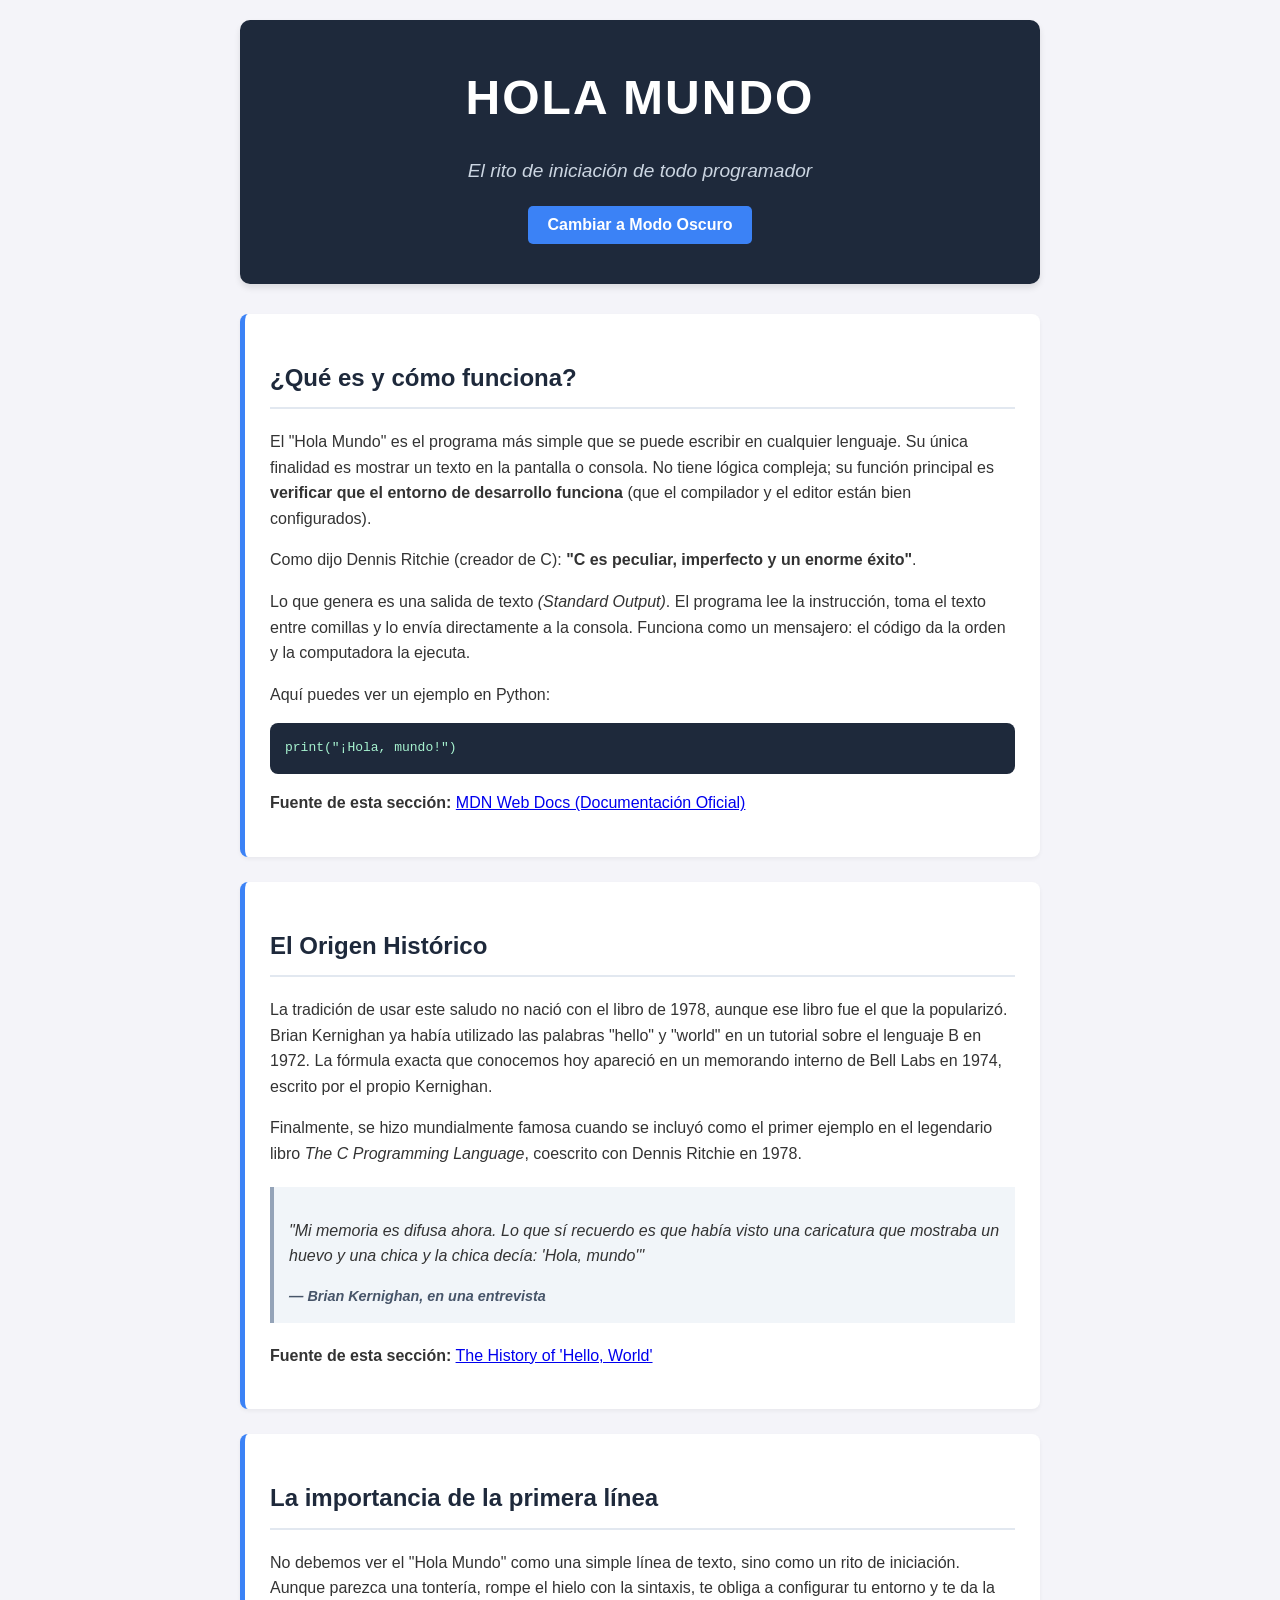
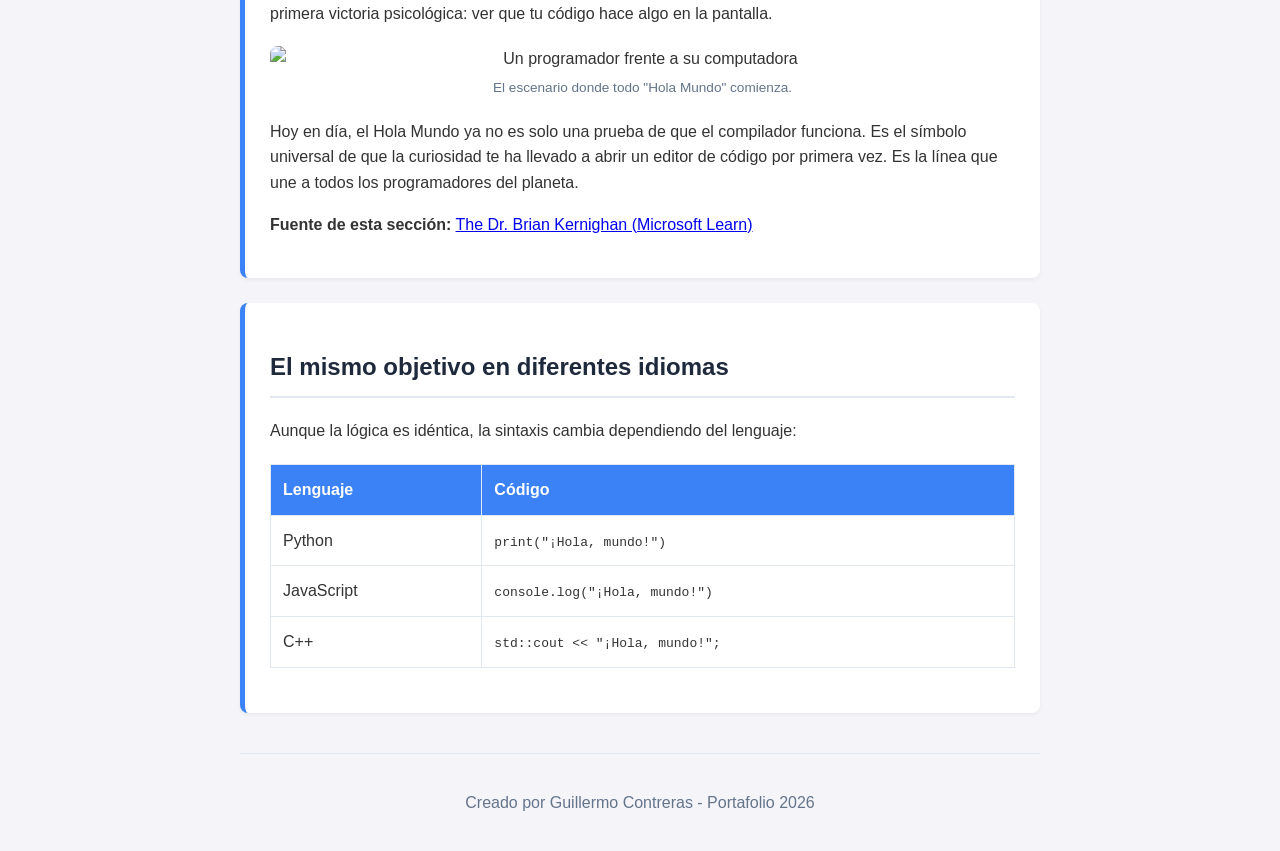
==== index.html @ 53349b74 "Add files via upload" ====
<!DOCTYPE html>
<html lang="es">
<head>
    <meta charset="UTF-8">
    <meta name="viewport" content="width=device-width, initial-scale=1.0">
    <title>El famoso Hola Mundo</title>
    <link rel="stylesheet" href="style.css">
</head>
<body>

    <header>
        <h1>HOLA MUNDO</h1>
        <p><em>El rito de iniciación de todo programador</em></p>
        <button id="boton-tema">Cambiar a Modo Oscuro</button>

    </header>

    <main>
        <section class="caja-texto" id="que-es">
            <h2>¿Qué es y cómo funciona?</h2>
            <p>El "Hola Mundo" es el programa más simple que se puede escribir en cualquier lenguaje. Su única finalidad es mostrar un texto en la pantalla o consola. No tiene lógica compleja; su función principal es <strong>verificar que el entorno de desarrollo funciona</strong> (que el compilador y el editor están bien configurados).</p>
            <p>Como dijo Dennis Ritchie (creador de C): <b>"C es peculiar, imperfecto y un enorme éxito"</b>.</p>
            
            <p>Lo que genera es una salida de texto <em>(Standard Output)</em>. El programa lee la instrucción, toma el texto entre comillas y lo envía directamente a la consola. Funciona como un mensajero: el código da la orden y la computadora la ejecuta.</p>
            
            <p>Aquí puedes ver un ejemplo en Python:</p>
            <pre><code>print("¡Hola, mundo!")</code></pre>
            
            <p><strong>Fuente de esta sección:</strong> <a href="https://developer.mozilla.org/es/" target="_blank" rel="noopener">MDN Web Docs (Documentación Oficial)</a></p>
        </section>

        <section class="caja-texto" id="historia">
            <h2>El Origen Histórico</h2>
            <p>La tradición de usar este saludo no nació con el libro de 1978, aunque ese libro fue el que la popularizó. Brian Kernighan ya había utilizado las palabras "hello" y "world" en un tutorial sobre el lenguaje B en 1972. La fórmula exacta que conocemos hoy apareció en un memorando interno de Bell Labs en 1974, escrito por el propio Kernighan.</p>
            <p>Finalmente, se hizo mundialmente famosa cuando se incluyó como el primer ejemplo en el legendario libro <em>The C Programming Language</em>, coescrito con Dennis Ritchie en 1978.</p>
            
            <blockquote>
                <p>"Mi memoria es difusa ahora. Lo que sí recuerdo es que había visto una caricatura que mostraba un huevo y una chica y la chica decía: 'Hola, mundo'"</p>
                <cite>— Brian Kernighan, en una entrevista</cite>
            </blockquote>

            <p><strong>Fuente de esta sección:</strong> <a href="https://www.hackerrank.com/blog/the-history-of-hello-world/" target="_blank" rel="noopener">The History of 'Hello, World'</a></p>
        </section>

        <section class="caja-texto" id="importancia">
            <h2>La importancia de la primera línea</h2>
            <p>No debemos ver el "Hola Mundo" como una simple línea de texto, sino como un rito de iniciación. Aunque parezca una tontería, rompe el hielo con la sintaxis, te obliga a configurar tu entorno y te da la primera victoria psicológica: ver que tu código hace algo en la pantalla.</p>
            
            <figure>
                <img src="https://images.unsplash.com/photo-1555066931-4365d14bab8c?q=80&w=400" alt="Un programador frente a su computadora">
                <figcaption>El escenario donde todo "Hola Mundo" comienza.</figcaption>
            </figure>
            
            <p>Hoy en día, el Hola Mundo ya no es solo una prueba de que el compilador funciona. Es el símbolo universal de que la curiosidad te ha llevado a abrir un editor de código por primera vez. Es la línea que une a todos los programadores del planeta.</p>
            
            <p><strong>Fuente de esta sección:</strong> <a href="https://learn.microsoft.com/es-es/shows/ask-the-expert/ask-the-expert-hello-brian-a-conversation-with-dr-brian-kernighan-creator-of-hello-world" target="_blank" rel="noopener">The  Dr. Brian Kernighan (Microsoft Learn)</a></p>
        </section>

        <section class="caja-texto" id="ejemplos">
            <h2>El mismo objetivo en diferentes idiomas</h2>
            <p>Aunque la lógica es idéntica, la sintaxis cambia dependiendo del lenguaje:</p>
            <table>
                <thead>
                    <tr>
                        <th>Lenguaje</th>
                        <th>Código</th>
                    </tr>
                </thead>
                <tbody>
                    <tr>
                        <td>Python</td>
                        <td><code>print("¡Hola, mundo!")</code></td>
                    </tr>
                    <tr>
                        <td>JavaScript</td>
                        <td><code>console.log("¡Hola, mundo!")</code></td>
                    </tr>
                    <tr>
                        <td>C++</td>
                        <td><code>std::cout &lt;&lt; "¡Hola, mundo!";</code></td>
                    </tr>
                </tbody>
            </table>
        </section>
    </main>
    <footer>
        <p>Creado por Guillermo Contreras - Portafolio 2026</p>
    </footer>

    <script src="script.js"></script>
</body>
</html>
---- style.css ----
body {
    font-family: 'Segoe UI', Tahoma, Geneva, Verdana, sans-serif;
    background-color: #f4f4f9;
    color: #333;
    line-height: 1.6;
    max-width: 800px;
    margin: 0 auto;
    padding: 20px;
    transition: background-color 0.3s, color 0.3s;
}

header {
    background-color: #1e293b;
    color: white;
    text-align: center;
    padding: 40px 20px;
    border-radius: 10px;
    margin-bottom: 30px;
    box-shadow: 0 4px 6px rgba(0,0,0,0.1);
}

header h1 {
    margin: 0;
    font-size: 3rem;
    letter-spacing: 2px;
}

header p {
    font-size: 1.2rem;
    color: #cbd5e1;
}

.caja-texto {
    background-color: white;
    padding: 25px;
    margin-bottom: 25px;
    border-radius: 8px;
    border-left: 5px solid #3b82f6;
    box-shadow: 0 2px 4px rgba(0,0,0,0.05);
}

h2 {
    color: #1e293b;
    border-bottom: 2px solid #e2e8f0;
    padding-bottom: 10px;
}

blockquote {
    background-color: #f1f5f9;
    border-left: 4px solid #94a3b8;
    margin: 20px 0;
    padding: 15px;
    font-style: italic;
}

cite {
    display: block;
    margin-top: 10px;
    font-weight: bold;
    color: #475569;
    font-size: 0.9rem;
}

figure {
    margin: 20px 0;
    text-align: center;
}

figcaption {
    font-size: 0.85rem;
    color: #64748b;
    margin-top: 5px;
}

img {
    max-width: 100%;
    border-radius: 8px;
    display: block;
    margin: 0 auto;
}

table {
    width: 100%;
    border-collapse: collapse;
    margin: 20px 0;
}

th, td {
    border: 1px solid #e2e8f0;
    padding: 12px;
    text-align: left;
}

th {
    background-color: #3b82f6;
    color: white;
}

pre {
    background-color: #1e293b;
    color: #a7f3d0;
    padding: 15px;
    border-radius: 8px;
    overflow-x: auto;
}

button {
    background-color: #3b82f6;
    color: white;
    border: none;
    padding: 10px 20px;
    border-radius: 5px;
    cursor: pointer;
    font-weight: bold;
    font-size: 1rem;
    transition: background-color 0.2s;
}

button:hover {
    background-color: #2563eb;
}

footer {
    text-align: center;
    color: #64748b;
    margin-top: 40px;
    padding-top: 20px;
    border-top: 1px solid #e2e8f0;
}

/* --- MODO OSCURO --- */
body.modo-oscuro {
    background-color: #0f172a;
    color: #e2e8f0;
}

body.modo-oscuro .caja-texto {
    background-color: #1e293b;
    border-left-color: #d946ef;
}

body.modo-oscuro header {
    background-color: #000000;
}

body.modo-oscuro h2 {
    color: #f8fafc;
    border-bottom-color: #334155;
}

body.modo-oscuro footer {
    border-top-color: #334155;
}

body.modo-oscuro blockquote {
    background-color: #334155;
    border-left-color: #94a3b8;
}
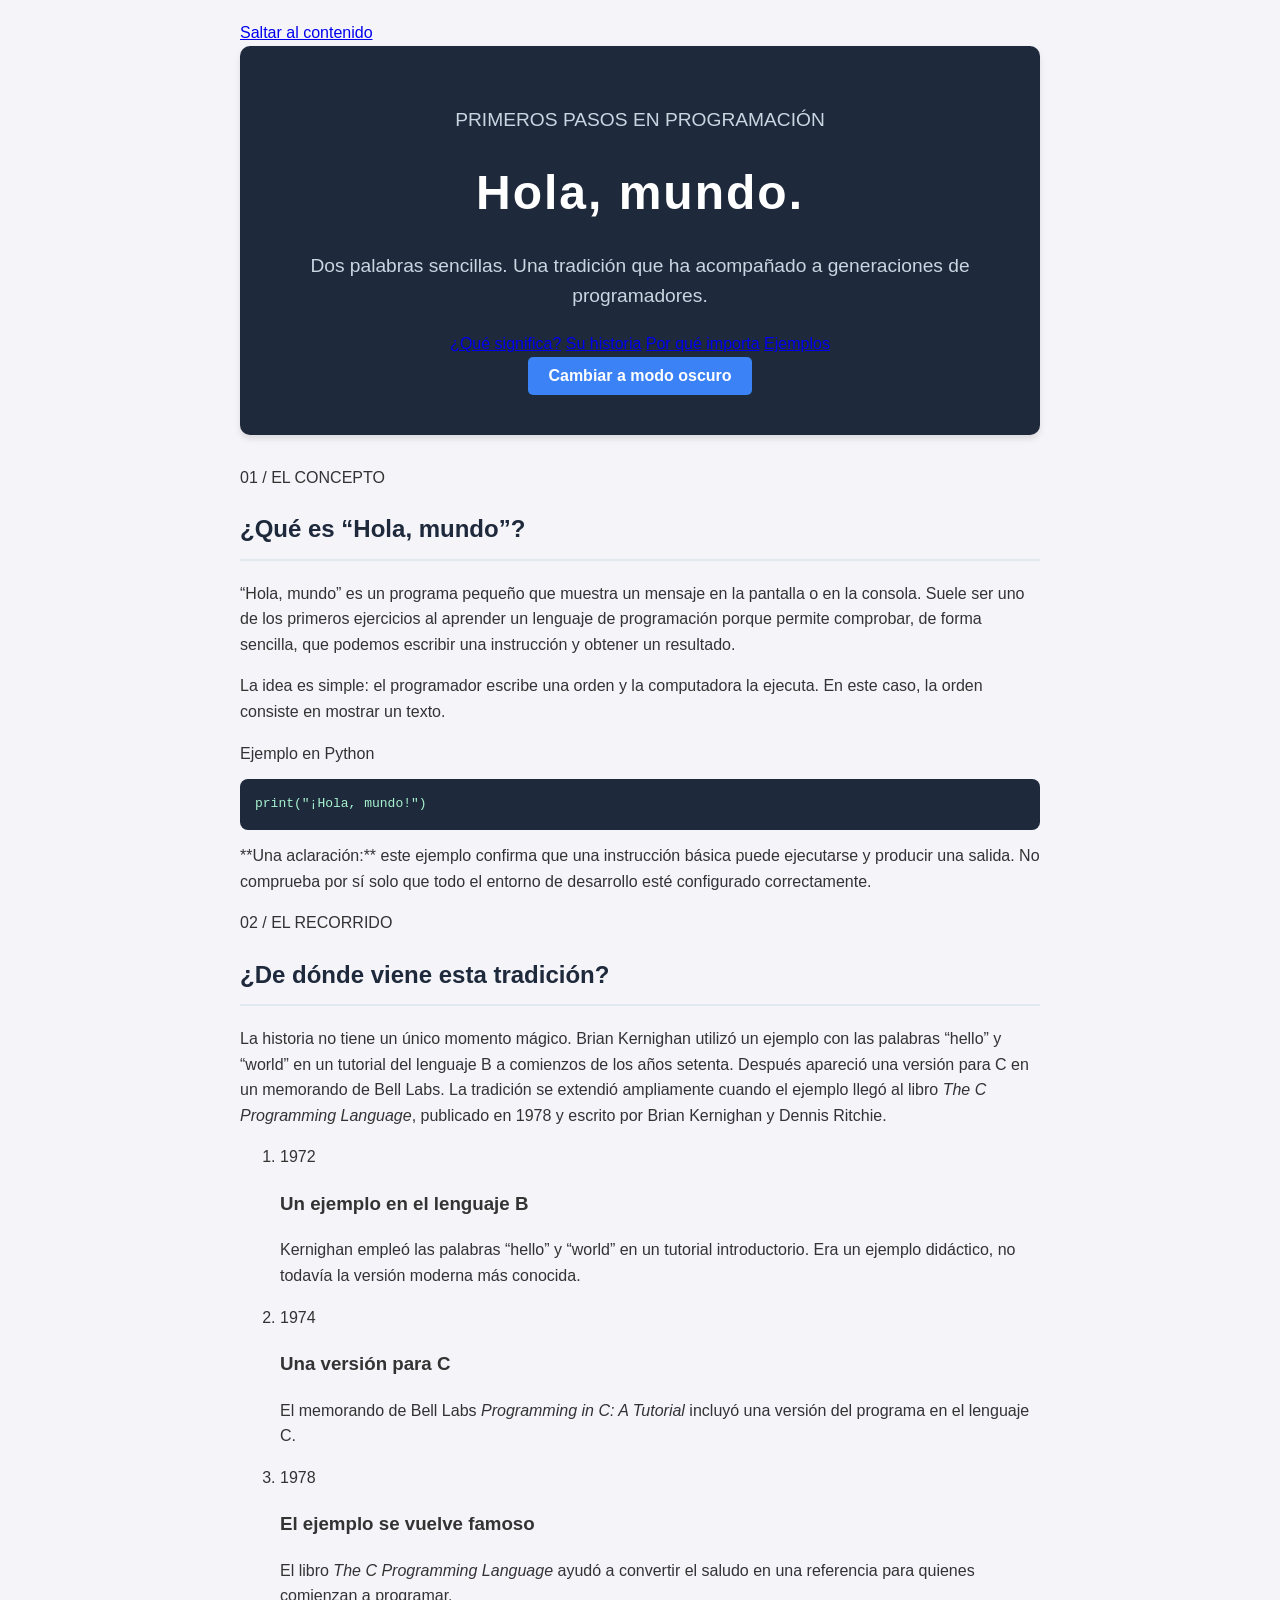
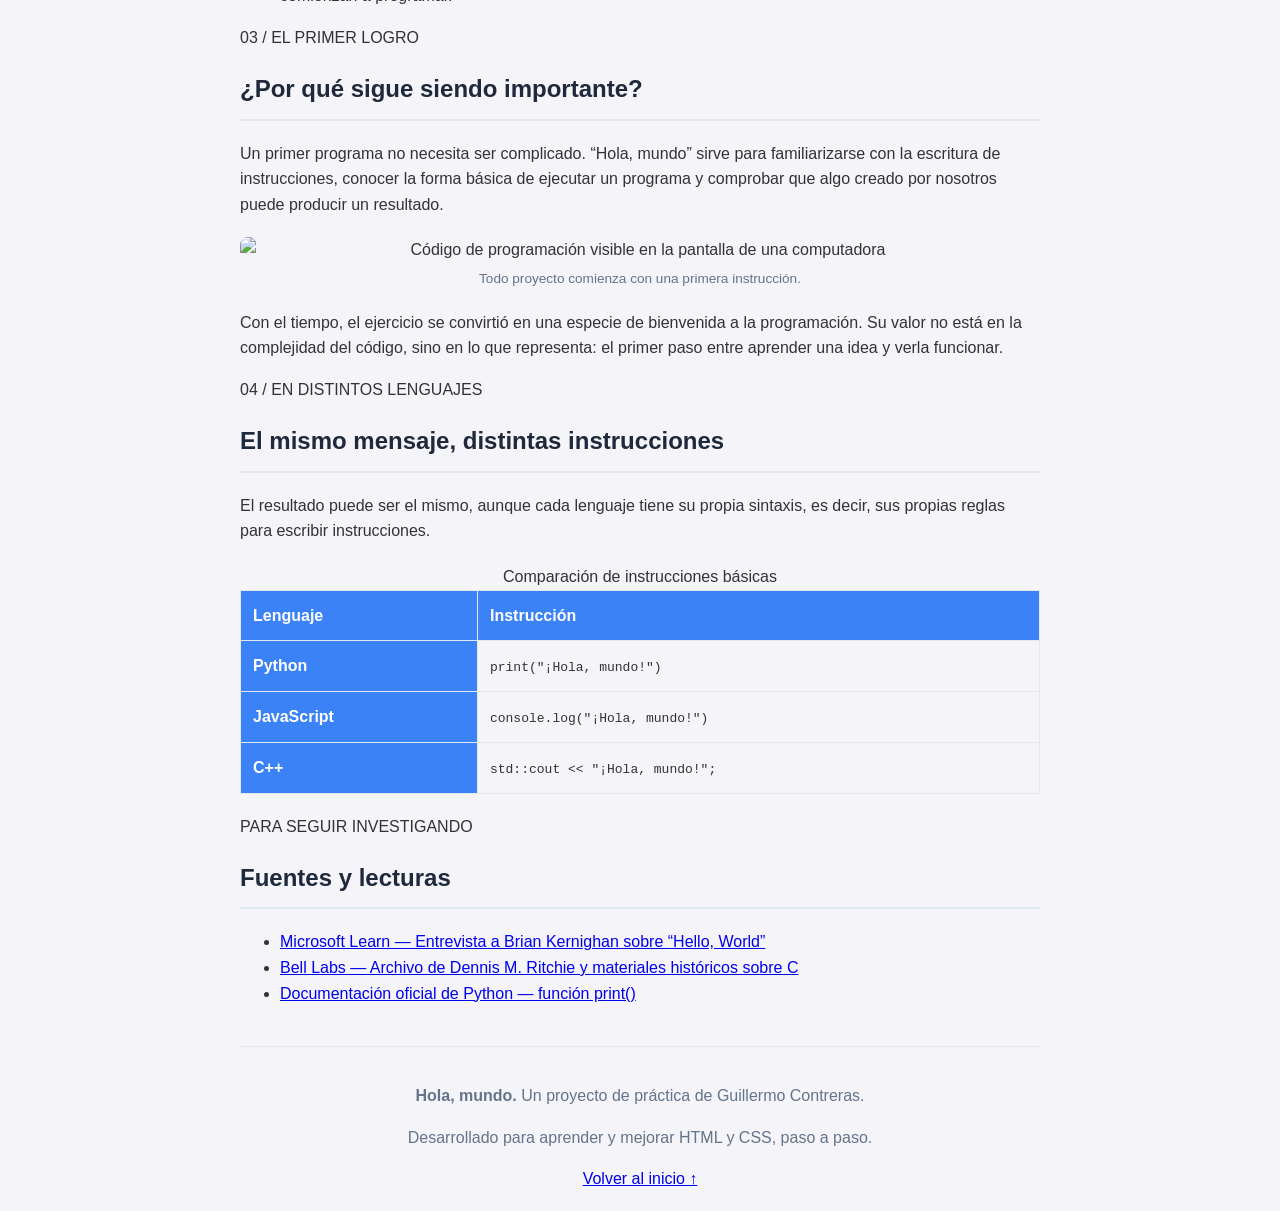
==== commit b9e212ce: "Improve Hola Mundo content, semantics and accessibility" ====
--- a/index.html
+++ b/index.html
@@ -1,92 +1,154 @@
-<!DOCTYPE html>
-<html lang="es">
-<head>
-    <meta charset="UTF-8">
-    <meta name="viewport" content="width=device-width, initial-scale=1.0">
-    <title>El famoso Hola Mundo</title>
-    <link rel="stylesheet" href="style.css">
-</head>
-<body>
-
-    <header>
-        <h1>HOLA MUNDO</h1>
-        <p><em>El rito de iniciación de todo programador</em></p>
-        <button id="boton-tema">Cambiar a Modo Oscuro</button>
-
-    </header>
-
-    <main>
-        <section class="caja-texto" id="que-es">
-            <h2>¿Qué es y cómo funciona?</h2>
-            <p>El "Hola Mundo" es el programa más simple que se puede escribir en cualquier lenguaje. Su única finalidad es mostrar un texto en la pantalla o consola. No tiene lógica compleja; su función principal es <strong>verificar que el entorno de desarrollo funciona</strong> (que el compilador y el editor están bien configurados).</p>
-            <p>Como dijo Dennis Ritchie (creador de C): <b>"C es peculiar, imperfecto y un enorme éxito"</b>.</p>
-            
-            <p>Lo que genera es una salida de texto <em>(Standard Output)</em>. El programa lee la instrucción, toma el texto entre comillas y lo envía directamente a la consola. Funciona como un mensajero: el código da la orden y la computadora la ejecuta.</p>
-            
-            <p>Aquí puedes ver un ejemplo en Python:</p>
-            <pre><code>print("¡Hola, mundo!")</code></pre>
-            
-            <p><strong>Fuente de esta sección:</strong> <a href="https://developer.mozilla.org/es/" target="_blank" rel="noopener">MDN Web Docs (Documentación Oficial)</a></p>
-        </section>
-
-        <section class="caja-texto" id="historia">
-            <h2>El Origen Histórico</h2>
-            <p>La tradición de usar este saludo no nació con el libro de 1978, aunque ese libro fue el que la popularizó. Brian Kernighan ya había utilizado las palabras "hello" y "world" en un tutorial sobre el lenguaje B en 1972. La fórmula exacta que conocemos hoy apareció en un memorando interno de Bell Labs en 1974, escrito por el propio Kernighan.</p>
-            <p>Finalmente, se hizo mundialmente famosa cuando se incluyó como el primer ejemplo en el legendario libro <em>The C Programming Language</em>, coescrito con Dennis Ritchie en 1978.</p>
-            
-            <blockquote>
-                <p>"Mi memoria es difusa ahora. Lo que sí recuerdo es que había visto una caricatura que mostraba un huevo y una chica y la chica decía: 'Hola, mundo'"</p>
-                <cite>— Brian Kernighan, en una entrevista</cite>
-            </blockquote>
-
-            <p><strong>Fuente de esta sección:</strong> <a href="https://www.hackerrank.com/blog/the-history-of-hello-world/" target="_blank" rel="noopener">The History of 'Hello, World'</a></p>
-        </section>
-
-        <section class="caja-texto" id="importancia">
-            <h2>La importancia de la primera línea</h2>
-            <p>No debemos ver el "Hola Mundo" como una simple línea de texto, sino como un rito de iniciación. Aunque parezca una tontería, rompe el hielo con la sintaxis, te obliga a configurar tu entorno y te da la primera victoria psicológica: ver que tu código hace algo en la pantalla.</p>
-            
-            <figure>
-                <img src="https://images.unsplash.com/photo-1555066931-4365d14bab8c?q=80&w=400" alt="Un programador frente a su computadora">
-                <figcaption>El escenario donde todo "Hola Mundo" comienza.</figcaption>
-            </figure>
-            
-            <p>Hoy en día, el Hola Mundo ya no es solo una prueba de que el compilador funciona. Es el símbolo universal de que la curiosidad te ha llevado a abrir un editor de código por primera vez. Es la línea que une a todos los programadores del planeta.</p>
-            
-            <p><strong>Fuente de esta sección:</strong> <a href="https://learn.microsoft.com/es-es/shows/ask-the-expert/ask-the-expert-hello-brian-a-conversation-with-dr-brian-kernighan-creator-of-hello-world" target="_blank" rel="noopener">The  Dr. Brian Kernighan (Microsoft Learn)</a></p>
-        </section>
-
-        <section class="caja-texto" id="ejemplos">
-            <h2>El mismo objetivo en diferentes idiomas</h2>
-            <p>Aunque la lógica es idéntica, la sintaxis cambia dependiendo del lenguaje:</p>
-            <table>
-                <thead>
-                    <tr>
-                        <th>Lenguaje</th>
-                        <th>Código</th>
-                    </tr>
-                </thead>
-                <tbody>
-                    <tr>
-                        <td>Python</td>
-                        <td><code>print("¡Hola, mundo!")</code></td>
-                    </tr>
-                    <tr>
-                        <td>JavaScript</td>
-                        <td><code>console.log("¡Hola, mundo!")</code></td>
-                    </tr>
-                    <tr>
-                        <td>C++</td>
-                        <td><code>std::cout &lt;&lt; "¡Hola, mundo!";</code></td>
-                    </tr>
-                </tbody>
-            </table>
-        </section>
-    </main>
-    <footer>
-        <p>Creado por Guillermo Contreras - Portafolio 2026</p>
-    </footer>
-
-    <script src="script.js"></script>
-</body>
-</html>
+<!DOCTYPE html>
+<html lang="es">
+<head>
+    <meta charset="UTF-8">
+    <meta name="viewport" content="width=device-width, initial-scale=1.0">
+    <meta name="description" content="Descubre qué significa el programa Hola, mundo, cómo se convirtió en una tradición y cómo se escribe en distintos lenguajes.">
+    <meta name="theme-color" content="#101c32">
+    <title>Hola, mundo: historia y primer programa</title>
+    <link rel="stylesheet" href="style.css">
+</head>
+<body>
+    <a class="salto-contenido" href="#contenido">Saltar al contenido</a>
+
+    <header class="cabecera" id="inicio">
+        <div class="contenedor">
+            <div class="presentacion">
+                <p class="etiqueta">PRIMEROS PASOS EN PROGRAMACIÓN</p>
+                <h1>Hola, mundo<span>.</span></h1>
+                <p class="subtitulo">Dos palabras sencillas. Una tradición que ha acompañado a generaciones de programadores.</p>
+
+                <nav class="navegacion" aria-label="Navegación principal">
+                    <a href="#significado">¿Qué significa?</a>
+                    <a href="#historia">Su historia</a>
+                    <a href="#importancia">Por qué importa</a>
+                    <a href="#ejemplos">Ejemplos</a>
+                </nav>
+
+                <button id="boton-tema" type="button">Cambiar a modo oscuro</button>
+            </div>
+        </div>
+    </header>
+
+    <main class="contenedor contenido" id="contenido">
+        <section class="seccion seccion-destacada" id="significado" aria-labelledby="titulo-significado">
+            <p class="numero-seccion">01 / EL CONCEPTO</p>
+            <h2 id="titulo-significado">¿Qué es “Hola, mundo”?</h2>
+            <p>“Hola, mundo” es un programa pequeño que muestra un mensaje en la pantalla o en la consola. Suele ser uno de los primeros ejercicios al aprender un lenguaje de programación porque permite comprobar, de forma sencilla, que podemos escribir una instrucción y obtener un resultado.</p>
+            <p>La idea es simple: el programador escribe una orden y la computadora la ejecuta. En este caso, la orden consiste en mostrar un texto.</p>
+
+            <div class="bloque-codigo">
+                <div class="encabezado-codigo">
+                    <span>Ejemplo en Python</span>
+                    <span class="punto-codigo" aria-hidden="true"></span>
+                </div>
+                <pre><code>print("¡Hola, mundo!")</code></pre>
+            </div>
+
+            <aside class="nota">
+                **Una aclaración:** este ejemplo confirma que una instrucción básica puede ejecutarse y producir una salida. No comprueba por sí solo que todo el entorno de desarrollo esté configurado correctamente.
+            </aside>
+        </section>
+
+        <section class="seccion" id="historia" aria-labelledby="titulo-historia">
+            <p class="numero-seccion">02 / EL RECORRIDO</p>
+            <h2 id="titulo-historia">¿De dónde viene esta tradición?</h2>
+            <p>La historia no tiene un único momento mágico. Brian Kernighan utilizó un ejemplo con las palabras “hello” y “world” en un tutorial del lenguaje B a comienzos de los años setenta. Después apareció una versión para C en un memorando de Bell Labs. La tradición se extendió ampliamente cuando el ejemplo llegó al libro <em>The C Programming Language</em>, publicado en 1978 y escrito por Brian Kernighan y Dennis Ritchie.</p>
+
+            <ol class="linea-tiempo">
+                <li>
+                    <time datetime="1972">1972</time>
+                    <div>
+                        <h3>Un ejemplo en el lenguaje B</h3>
+                        <p>Kernighan empleó las palabras “hello” y “world” en un tutorial introductorio. Era un ejemplo didáctico, no todavía la versión moderna más conocida.</p>
+                    </div>
+                </li>
+                <li>
+                    <time datetime="1974">1974</time>
+                    <div>
+                        <h3>Una versión para C</h3>
+                        <p>El memorando de Bell Labs <em>Programming in C: A Tutorial</em> incluyó una versión del programa en el lenguaje C.</p>
+                    </div>
+                </li>
+                <li>
+                    <time datetime="1978">1978</time>
+                    <div>
+                        <h3>El ejemplo se vuelve famoso</h3>
+                        <p>El libro <em>The C Programming Language</em> ayudó a convertir el saludo en una referencia para quienes comienzan a programar.</p>
+                    </div>
+                </li>
+            </ol>
+        </section>
+
+        <section class="seccion seccion-importancia" id="importancia" aria-labelledby="titulo-importancia">
+            <p class="numero-seccion">03 / EL PRIMER LOGRO</p>
+            <h2 id="titulo-importancia">¿Por qué sigue siendo importante?</h2>
+            <p>Un primer programa no necesita ser complicado. “Hola, mundo” sirve para familiarizarse con la escritura de instrucciones, conocer la forma básica de ejecutar un programa y comprobar que algo creado por nosotros puede producir un resultado.</p>
+
+            <figure>
+                <img
+                    src="https://images.unsplash.com/photo-1555066931-4365d14bab8c?q=80&w=1200"
+                    alt="Código de programación visible en la pantalla de una computadora"
+                    loading="lazy"
+                    decoding="async"
+                >
+                <figcaption>Todo proyecto comienza con una primera instrucción.</figcaption>
+            </figure>
+
+            <p>Con el tiempo, el ejercicio se convirtió en una especie de bienvenida a la programación. Su valor no está en la complejidad del código, sino en lo que representa: el primer paso entre aprender una idea y verla funcionar.</p>
+        </section>
+
+        <section class="seccion" id="ejemplos" aria-labelledby="titulo-ejemplos">
+            <p class="numero-seccion">04 / EN DISTINTOS LENGUAJES</p>
+            <h2 id="titulo-ejemplos">El mismo mensaje, distintas instrucciones</h2>
+            <p>El resultado puede ser el mismo, aunque cada lenguaje tiene su propia sintaxis, es decir, sus propias reglas para escribir instrucciones.</p>
+
+            <div class="tabla-contenedor" role="region" aria-label="Ejemplos de Hola, mundo en distintos lenguajes" tabindex="0">
+                <table>
+                    <caption>Comparación de instrucciones básicas</caption>
+                    <thead>
+                        <tr>
+                            <th scope="col">Lenguaje</th>
+                            <th scope="col">Instrucción</th>
+                        </tr>
+                    </thead>
+                    <tbody>
+                        <tr>
+                            <th scope="row">Python</th>
+                            <td><code>print("¡Hola, mundo!")</code></td>
+                        </tr>
+                        <tr>
+                            <th scope="row">JavaScript</th>
+                            <td><code>console.log("¡Hola, mundo!")</code></td>
+                        </tr>
+                        <tr>
+                            <th scope="row">C++</th>
+                            <td><code>std::cout &lt;&lt; "¡Hola, mundo!";</code></td>
+                        </tr>
+                    </tbody>
+                </table>
+            </div>
+        </section>
+
+        <section class="seccion fuentes" id="fuentes" aria-labelledby="titulo-fuentes">
+            <p class="numero-seccion">PARA SEGUIR INVESTIGANDO</p>
+            <h2 id="titulo-fuentes">Fuentes y lecturas</h2>
+            <ul>
+                <li><a href="https://learn.microsoft.com/es-es/shows/ask-the-expert/ask-the-expert-hello-brian-a-conversation-with-dr-brian-kernighan-creator-of-hello-world" target="_blank" rel="noopener noreferrer">Microsoft Learn — Entrevista a Brian Kernighan sobre “Hello, World”</a></li>
+                <li><a href="https://cm-bell-labs.github.io/who/dmr/index.html" target="_blank" rel="noopener noreferrer">Bell Labs — Archivo de Dennis M. Ritchie y materiales históricos sobre C</a></li>
+                <li><a href="https://docs.python.org/3/library/functions.html#print" target="_blank" rel="noopener noreferrer">Documentación oficial de Python — función print()</a></li>
+            </ul>
+        </section>
+    </main>
+
+    <footer class="pie-pagina">
+        <div class="contenedor">
+            <p><strong>Hola, mundo.</strong> Un proyecto de práctica de Guillermo Contreras.</p>
+            <p>Desarrollado para aprender y mejorar HTML y CSS, paso a paso.</p>
+            <a href="#inicio">Volver al inicio ↑</a>
+        </div>
+    </footer>
+
+    <script src="script.js"></script>
+</body>
+</html>
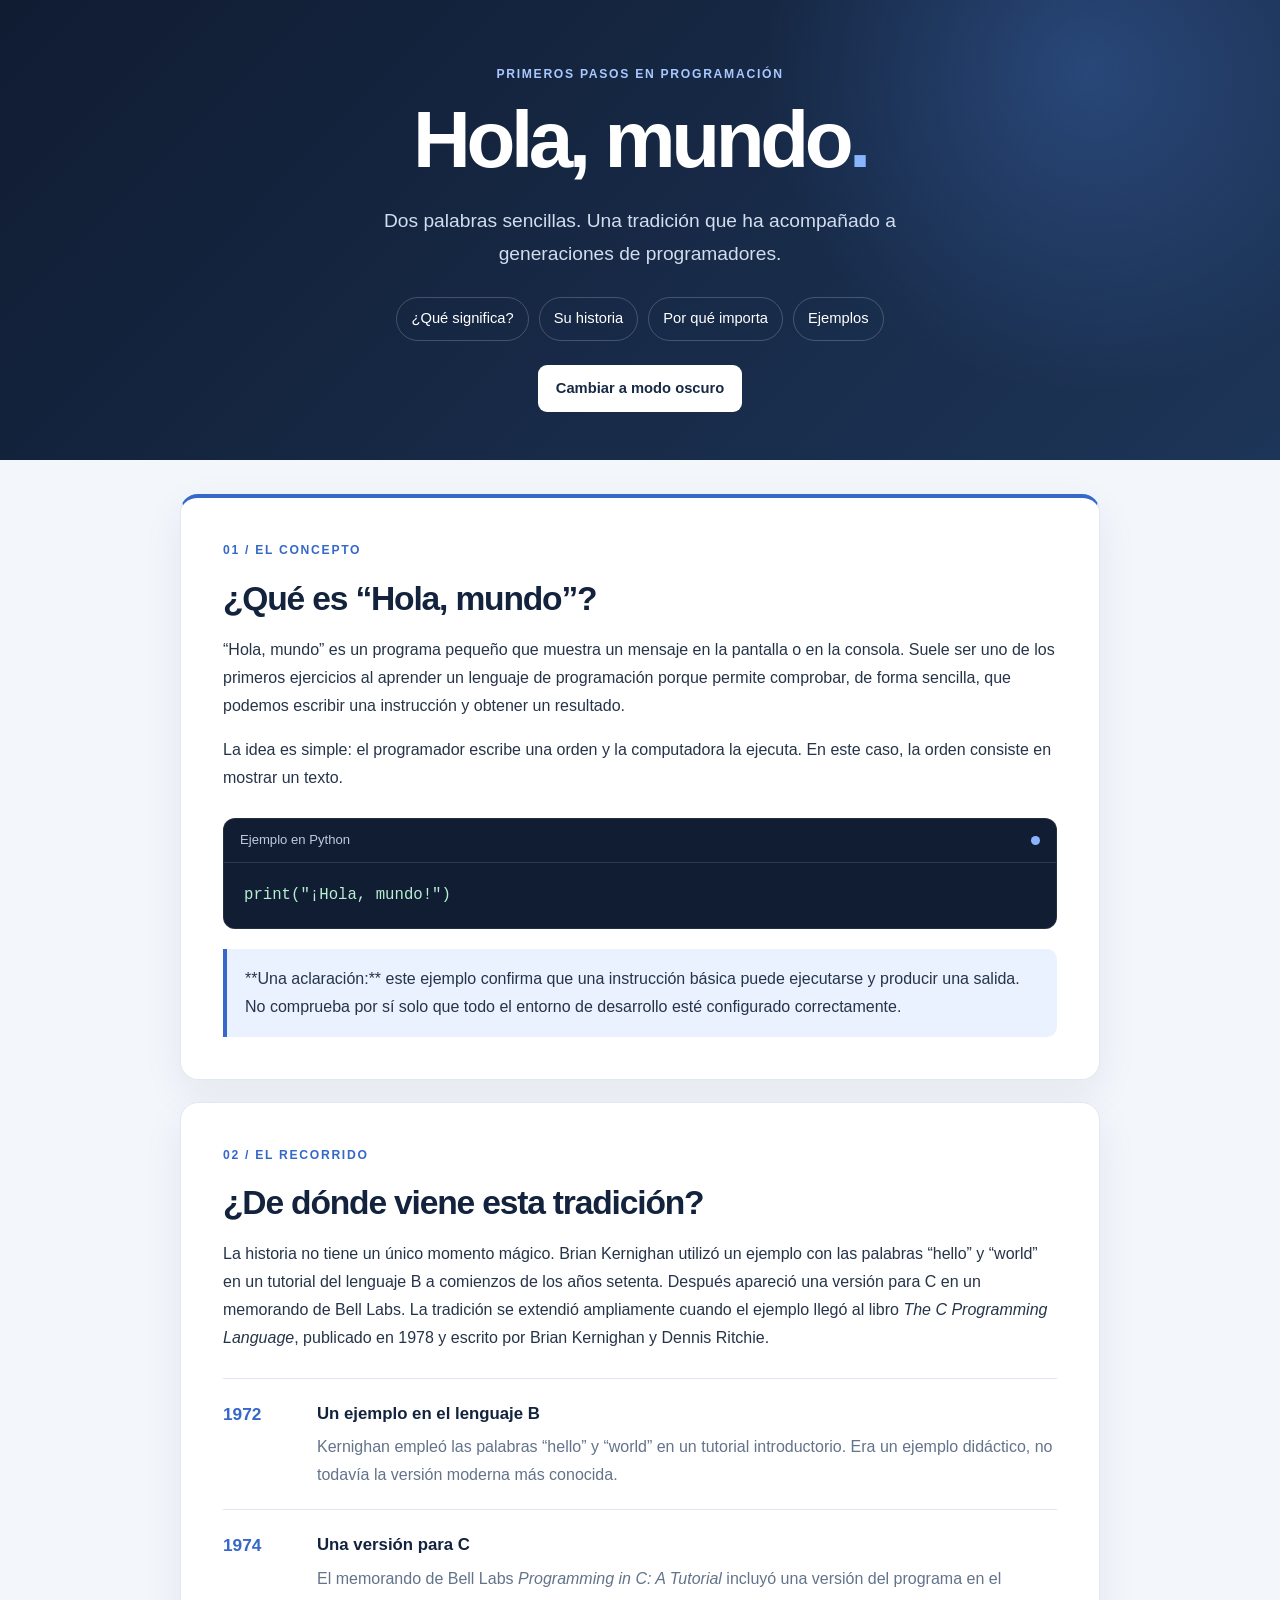
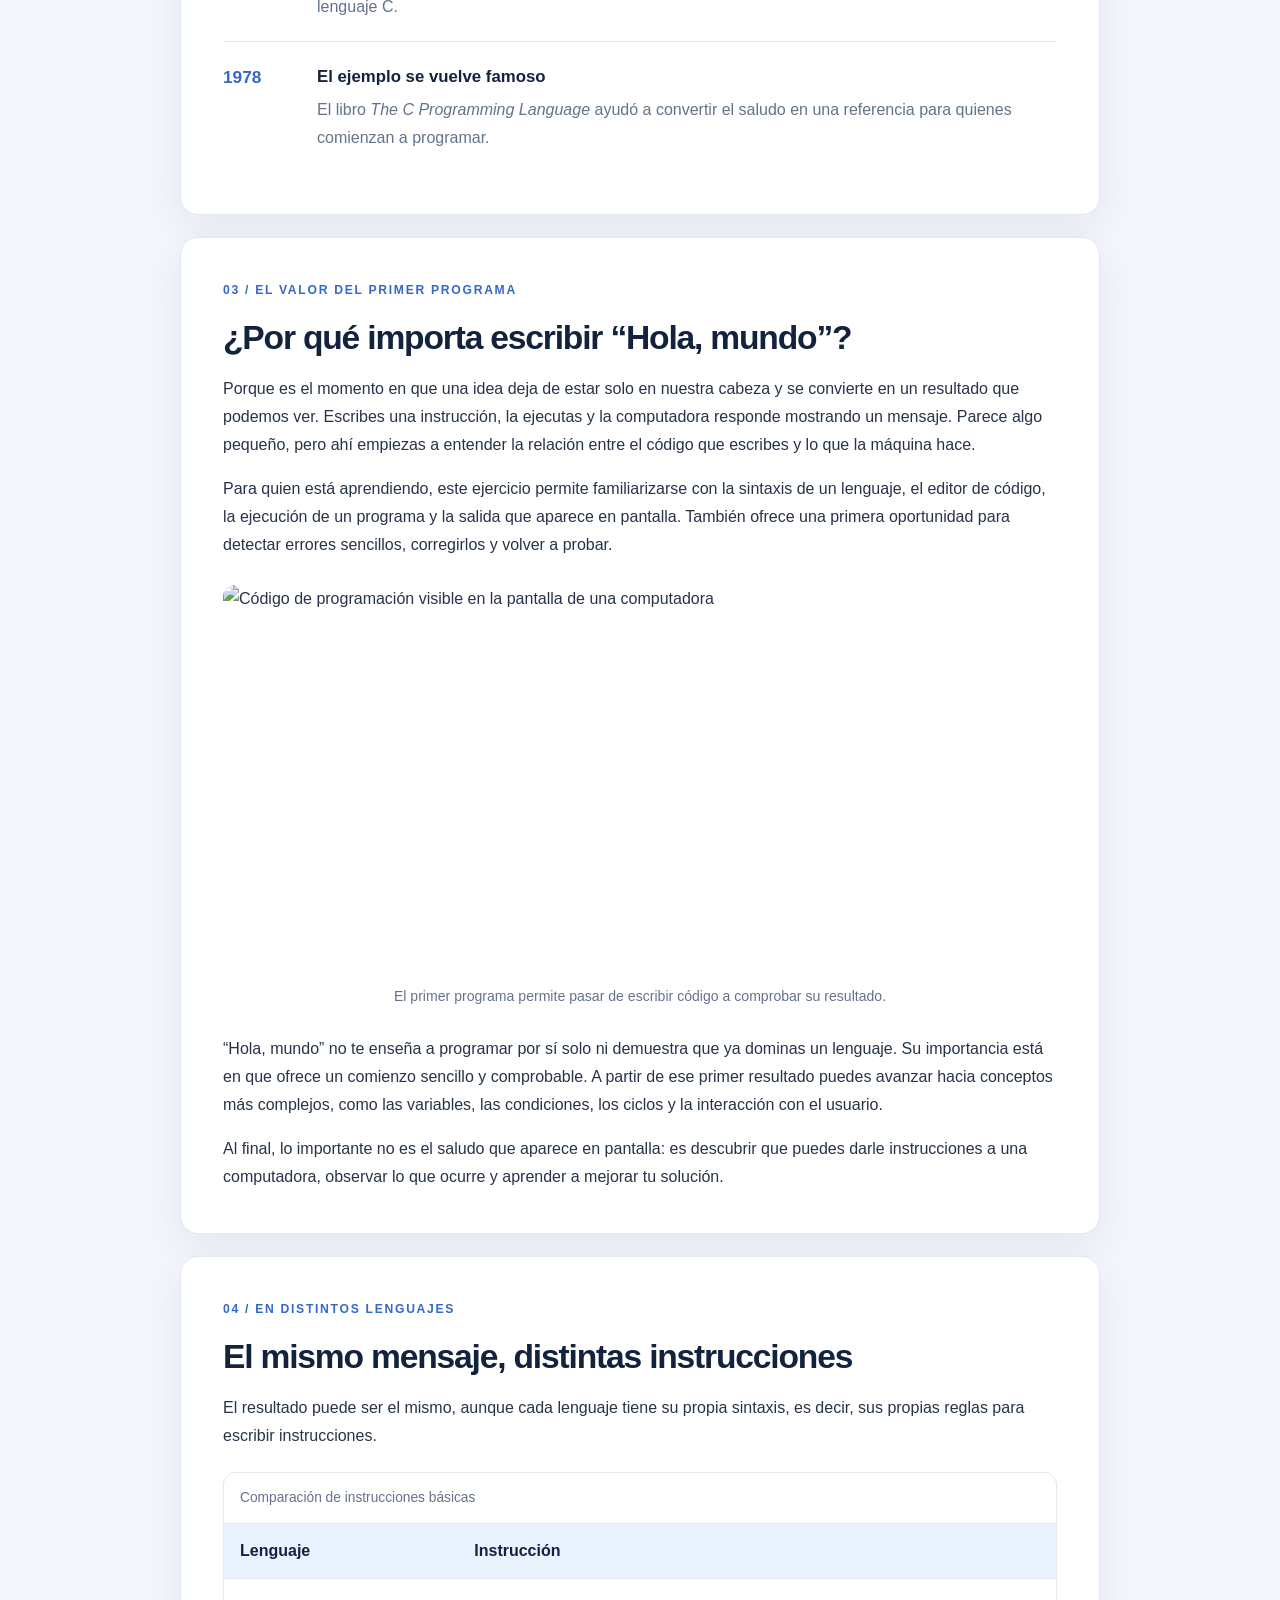
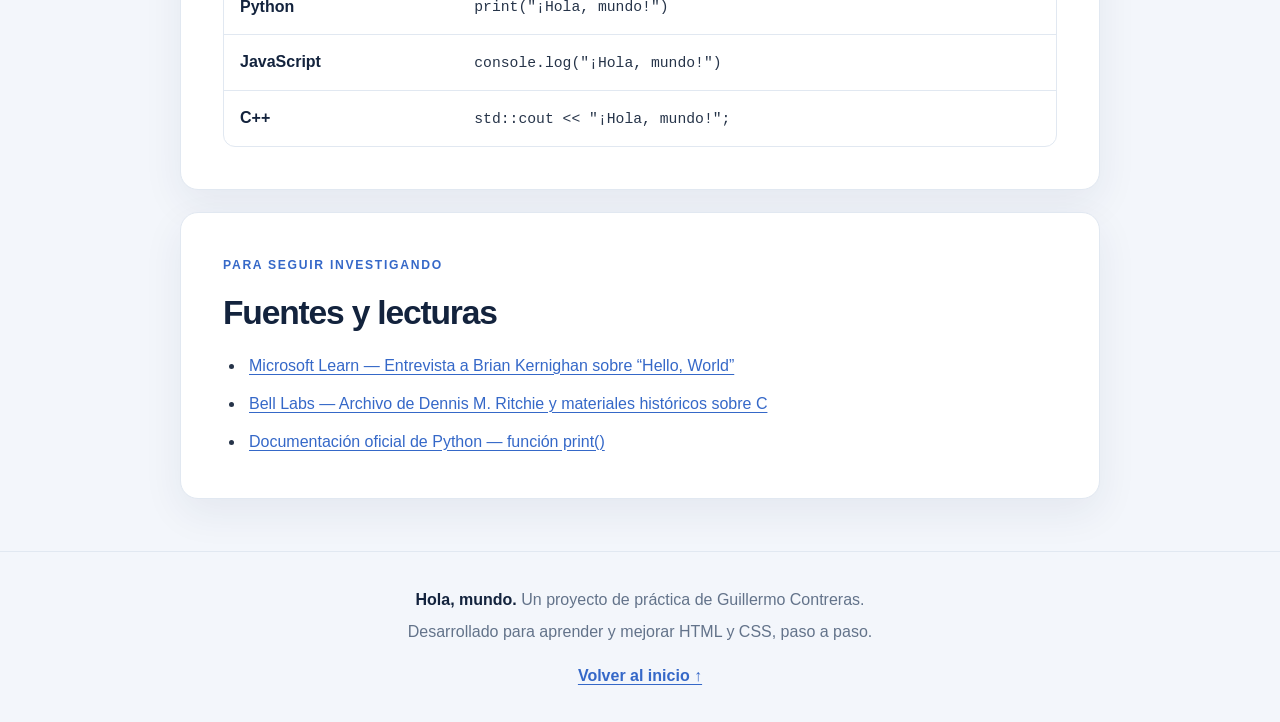
==== commit e4c3568d: "Rewrite the importance section with a clearer explanation" ====
--- a/index.html
+++ b/index.html
@@ -81,9 +81,10 @@
         </section>
 
         <section class="seccion seccion-importancia" id="importancia" aria-labelledby="titulo-importancia">
-            <p class="numero-seccion">03 / EL PRIMER LOGRO</p>
-            <h2 id="titulo-importancia">¿Por qué sigue siendo importante?</h2>
-            <p>Un primer programa no necesita ser complicado. “Hola, mundo” sirve para familiarizarse con la escritura de instrucciones, conocer la forma básica de ejecutar un programa y comprobar que algo creado por nosotros puede producir un resultado.</p>
+            <p class="numero-seccion">03 / EL VALOR DEL PRIMER PROGRAMA</p>
+            <h2 id="titulo-importancia">¿Por qué importa escribir “Hola, mundo”?</h2>
+            <p>Porque es el momento en que una idea deja de estar solo en nuestra cabeza y se convierte en un resultado que podemos ver. Escribes una instrucción, la ejecutas y la computadora responde mostrando un mensaje. Parece algo pequeño, pero ahí empiezas a entender la relación entre el código que escribes y lo que la máquina hace.</p>
+            <p>Para quien está aprendiendo, este ejercicio permite familiarizarse con la sintaxis de un lenguaje, el editor de código, la ejecución de un programa y la salida que aparece en pantalla. También ofrece una primera oportunidad para detectar errores sencillos, corregirlos y volver a probar.</p>
 
             <figure>
                 <img
@@ -92,10 +93,11 @@
                     loading="lazy"
                     decoding="async"
                 >
-                <figcaption>Todo proyecto comienza con una primera instrucción.</figcaption>
+                <figcaption>El primer programa permite pasar de escribir código a comprobar su resultado.</figcaption>
             </figure>
 
-            <p>Con el tiempo, el ejercicio se convirtió en una especie de bienvenida a la programación. Su valor no está en la complejidad del código, sino en lo que representa: el primer paso entre aprender una idea y verla funcionar.</p>
+            <p>“Hola, mundo” no te enseña a programar por sí solo ni demuestra que ya dominas un lenguaje. Su importancia está en que ofrece un comienzo sencillo y comprobable. A partir de ese primer resultado puedes avanzar hacia conceptos más complejos, como las variables, las condiciones, los ciclos y la interacción con el usuario.</p>
+            <p>Al final, lo importante no es el saludo que aparece en pantalla: es descubrir que puedes darle instrucciones a una computadora, observar lo que ocurre y aprender a mejorar tu solución.</p>
         </section>
 
         <section class="seccion" id="ejemplos" aria-labelledby="titulo-ejemplos">
--- a/style.css
+++ b/style.css
@@ -1,158 +1,430 @@
-body {
-    font-family: 'Segoe UI', Tahoma, Geneva, Verdana, sans-serif;
-    background-color: #f4f4f9;
-    color: #333;
-    line-height: 1.6;
-    max-width: 800px;
-    margin: 0 auto;
-    padding: 20px;
-    transition: background-color 0.3s, color 0.3s;
-}
-
-header {
-    background-color: #1e293b;
-    color: white;
-    text-align: center;
-    padding: 40px 20px;
-    border-radius: 10px;
-    margin-bottom: 30px;
-    box-shadow: 0 4px 6px rgba(0,0,0,0.1);
-}
-
-header h1 {
-    margin: 0;
-    font-size: 3rem;
-    letter-spacing: 2px;
-}
-
-header p {
-    font-size: 1.2rem;
-    color: #cbd5e1;
-}
-
-.caja-texto {
-    background-color: white;
-    padding: 25px;
-    margin-bottom: 25px;
-    border-radius: 8px;
-    border-left: 5px solid #3b82f6;
-    box-shadow: 0 2px 4px rgba(0,0,0,0.05);
-}
-
-h2 {
-    color: #1e293b;
-    border-bottom: 2px solid #e2e8f0;
-    padding-bottom: 10px;
-}
-
-blockquote {
-    background-color: #f1f5f9;
-    border-left: 4px solid #94a3b8;
-    margin: 20px 0;
-    padding: 15px;
-    font-style: italic;
-}
-
-cite {
-    display: block;
-    margin-top: 10px;
-    font-weight: bold;
-    color: #475569;
-    font-size: 0.9rem;
-}
-
-figure {
-    margin: 20px 0;
-    text-align: center;
-}
-
-figcaption {
-    font-size: 0.85rem;
-    color: #64748b;
-    margin-top: 5px;
-}
-
-img {
-    max-width: 100%;
-    border-radius: 8px;
-    display: block;
-    margin: 0 auto;
-}
-
-table {
-    width: 100%;
-    border-collapse: collapse;
-    margin: 20px 0;
-}
-
-th, td {
-    border: 1px solid #e2e8f0;
-    padding: 12px;
-    text-align: left;
-}
-
-th {
-    background-color: #3b82f6;
-    color: white;
-}
-
-pre {
-    background-color: #1e293b;
-    color: #a7f3d0;
-    padding: 15px;
-    border-radius: 8px;
-    overflow-x: auto;
-}
-
-button {
-    background-color: #3b82f6;
-    color: white;
-    border: none;
-    padding: 10px 20px;
-    border-radius: 5px;
-    cursor: pointer;
-    font-weight: bold;
-    font-size: 1rem;
-    transition: background-color 0.2s;
-}
-
-button:hover {
-    background-color: #2563eb;
-}
-
-footer {
-    text-align: center;
-    color: #64748b;
-    margin-top: 40px;
-    padding-top: 20px;
-    border-top: 1px solid #e2e8f0;
-}
-
-/* --- MODO OSCURO --- */
-body.modo-oscuro {
-    background-color: #0f172a;
-    color: #e2e8f0;
-}
-
-body.modo-oscuro .caja-texto {
-    background-color: #1e293b;
-    border-left-color: #d946ef;
-}
-
-body.modo-oscuro header {
-    background-color: #000000;
-}
-
-body.modo-oscuro h2 {
-    color: #f8fafc;
-    border-bottom-color: #334155;
-}
-
-body.modo-oscuro footer {
-    border-top-color: #334155;
-}
-
-body.modo-oscuro blockquote {
-    background-color: #334155;
-    border-left-color: #94a3b8;
-}
+:root {
+    color-scheme: light;
+    --fondo: #f3f6fb;
+    --superficie: #ffffff;
+    --texto: #263449;
+    --texto-suave: #63738a;
+    --titulo: #13233d;
+    --borde: #e1e8f1;
+    --acento: #3568c8;
+    --acento-suave: #eaf1ff;
+    --codigo: #111d32;
+    --sombra: 0 14px 40px rgba(27, 47, 78, 0.07);
+}
+
+* {
+    box-sizing: border-box;
+}
+
+html {
+    scroll-behavior: smooth;
+}
+
+body {
+    margin: 0;
+    background: var(--fondo);
+    color: var(--texto);
+    font-family: "Segoe UI", Tahoma, Geneva, Verdana, sans-serif;
+    font-size: 16px;
+    line-height: 1.75;
+    transition: background-color 0.25s ease, color 0.25s ease;
+}
+
+body.modo-oscuro {
+    color-scheme: dark;
+    --fondo: #0c1423;
+    --superficie: #152238;
+    --texto: #dce6f3;
+    --texto-suave: #9eafc6;
+    --titulo: #f3f7ff;
+    --borde: #293a54;
+    --acento: #8bb4ff;
+    --acento-suave: #1c3152;
+    --codigo: #080f1c;
+    --sombra: 0 14px 40px rgba(0, 0, 0, 0.2);
+}
+
+a {
+    color: var(--acento);
+    text-underline-offset: 3px;
+}
+
+a:hover {
+    text-decoration-thickness: 2px;
+}
+
+a:focus-visible,
+button:focus-visible,
+.tabla-contenedor:focus-visible {
+    outline: 3px solid var(--acento);
+    outline-offset: 4px;
+}
+
+.contenedor {
+    width: min(100% - 40px, 920px);
+    margin-inline: auto;
+}
+
+.salto-contenido {
+    position: absolute;
+    top: 12px;
+    left: 12px;
+    z-index: 10;
+    padding: 10px 14px;
+    transform: translateY(-150%);
+    border-radius: 8px;
+    background: #ffffff;
+    color: #13233d;
+    font-weight: 700;
+}
+
+.salto-contenido:focus {
+    transform: translateY(0);
+}
+
+.cabecera {
+    padding: 64px 0 48px;
+    background:
+        radial-gradient(circle at 85% 15%, rgba(78, 132, 225, 0.3), transparent 28%),
+        linear-gradient(135deg, #101c32, #1d3558);
+    color: #ffffff;
+}
+
+.presentacion {
+    max-width: 760px;
+    margin-inline: auto;
+    text-align: center;
+}
+
+.etiqueta,
+.numero-seccion {
+    margin: 0 0 12px;
+    color: var(--acento);
+    font-size: 0.76rem;
+    font-weight: 800;
+    letter-spacing: 0.14em;
+}
+
+.etiqueta {
+    color: #a9c8ff;
+}
+
+.presentacion h1 {
+    margin: 0;
+    color: #ffffff;
+    font-size: clamp(2.7rem, 8vw, 5rem);
+    letter-spacing: -0.055em;
+    line-height: 1.08;
+}
+
+.presentacion h1 span {
+    color: #8bb4ff;
+}
+
+.subtitulo {
+    max-width: 620px;
+    margin: 20px auto 26px;
+    color: #d2deef;
+    font-size: clamp(1rem, 2.5vw, 1.2rem);
+}
+
+.navegacion {
+    display: flex;
+    flex-wrap: wrap;
+    justify-content: center;
+    gap: 10px;
+    margin-bottom: 24px;
+}
+
+.navegacion a {
+    padding: 8px 14px;
+    border: 1px solid rgba(255, 255, 255, 0.2);
+    border-radius: 999px;
+    color: #ffffff;
+    font-size: 0.92rem;
+    text-decoration: none;
+    transition: background-color 0.2s ease, border-color 0.2s ease;
+}
+
+.navegacion a:hover {
+    border-color: rgba(255, 255, 255, 0.55);
+    background: rgba(255, 255, 255, 0.1);
+}
+
+button {
+    padding: 10px 17px;
+    border: 1px solid rgba(255, 255, 255, 0.35);
+    border-radius: 9px;
+    background: #ffffff;
+    color: #172945;
+    font: inherit;
+    font-size: 0.92rem;
+    font-weight: 700;
+    cursor: pointer;
+    transition: transform 0.2s ease, background-color 0.2s ease;
+}
+
+button:hover {
+    transform: translateY(-2px);
+    background: #eaf1ff;
+}
+
+.contenido {
+    display: grid;
+    gap: 22px;
+    padding-block: 34px 52px;
+}
+
+.seccion {
+    min-width: 0;
+    padding: clamp(24px, 5vw, 42px);
+    border: 1px solid var(--borde);
+    border-radius: 18px;
+    background: var(--superficie);
+    box-shadow: var(--sombra);
+    scroll-margin-top: 20px;
+}
+
+.seccion h2 {
+    margin: 0 0 16px;
+    color: var(--titulo);
+    font-size: clamp(1.55rem, 4vw, 2.1rem);
+    letter-spacing: -0.035em;
+    line-height: 1.25;
+}
+
+.seccion p {
+    margin: 0 0 16px;
+}
+
+.seccion p:last-child {
+    margin-bottom: 0;
+}
+
+.seccion-destacada {
+    border-top: 4px solid var(--acento);
+}
+
+.bloque-codigo {
+    overflow: hidden;
+    margin: 26px 0 20px;
+    border: 1px solid rgba(255, 255, 255, 0.08);
+    border-radius: 12px;
+    background: var(--codigo);
+}
+
+.encabezado-codigo {
+    display: flex;
+    align-items: center;
+    justify-content: space-between;
+    padding: 10px 16px;
+    border-bottom: 1px solid rgba(255, 255, 255, 0.12);
+    color: #bdcbe0;
+    font-size: 0.82rem;
+}
+
+.punto-codigo {
+    width: 9px;
+    height: 9px;
+    border-radius: 50%;
+    background: #8bb4ff;
+}
+
+pre {
+    overflow-x: auto;
+    margin: 0;
+    padding: 20px;
+    color: #b7f0d1;
+    font-family: Consolas, "Courier New", monospace;
+    font-size: 0.98rem;
+    line-height: 1.6;
+}
+
+pre code {
+    color: inherit;
+}
+
+.nota {
+    padding: 16px 18px;
+    border-left: 4px solid var(--acento);
+    border-radius: 0 10px 10px 0;
+    background: var(--acento-suave);
+    color: var(--texto);
+}
+
+.linea-tiempo {
+    display: grid;
+    gap: 0;
+    margin: 26px 0 0;
+    padding: 0;
+    list-style: none;
+}
+
+.linea-tiempo li {
+    display: grid;
+    grid-template-columns: 76px 1fr;
+    gap: 18px;
+    padding: 20px 0;
+    border-top: 1px solid var(--borde);
+}
+
+.linea-tiempo time {
+    color: var(--acento);
+    font-size: 1.08rem;
+    font-weight: 800;
+}
+
+.linea-tiempo h3 {
+    margin: 0 0 5px;
+    color: var(--titulo);
+    font-size: 1.05rem;
+}
+
+.linea-tiempo p {
+    margin: 0;
+    color: var(--texto-suave);
+}
+
+figure {
+    margin: 26px 0;
+}
+
+figure img {
+    display: block;
+    width: 100%;
+    max-height: 390px;
+    aspect-ratio: 16 / 9;
+    border-radius: 12px;
+    object-fit: cover;
+}
+
+figcaption {
+    margin-top: 9px;
+    color: var(--texto-suave);
+    font-size: 0.88rem;
+    text-align: center;
+}
+
+.tabla-contenedor {
+    overflow-x: auto;
+    margin-top: 22px;
+    border: 1px solid var(--borde);
+    border-radius: 12px;
+}
+
+table {
+    width: 100%;
+    border-collapse: collapse;
+    text-align: left;
+}
+
+caption {
+    padding: 13px 16px;
+    color: var(--texto-suave);
+    font-size: 0.86rem;
+    text-align: left;
+}
+
+th,
+td {
+    padding: 13px 16px;
+    border-top: 1px solid var(--borde);
+    text-align: left;
+}
+
+thead th {
+    background: var(--acento-suave);
+    color: var(--titulo);
+}
+
+tbody th {
+    color: var(--titulo);
+    font-weight: 700;
+}
+
+td code {
+    overflow-wrap: anywhere;
+    color: var(--texto);
+    font-family: Consolas, "Courier New", monospace;
+    font-size: 0.92rem;
+}
+
+.fuentes ul {
+    display: grid;
+    gap: 10px;
+    margin: 18px 0 0;
+    padding-left: 22px;
+}
+
+.fuentes li {
+    padding-left: 4px;
+}
+
+.pie-pagina {
+    padding: 30px 0;
+    border-top: 1px solid var(--borde);
+    color: var(--texto-suave);
+    text-align: center;
+}
+
+.pie-pagina p {
+    margin: 4px 0;
+}
+
+.pie-pagina strong {
+    color: var(--titulo);
+}
+
+.pie-pagina a {
+    display: inline-block;
+    margin-top: 12px;
+    font-weight: 700;
+}
+
+@media (max-width: 600px) {
+    .contenedor {
+        width: min(100% - 28px, 920px);
+    }
+
+    .cabecera {
+        padding: 46px 0 36px;
+    }
+
+    .navegacion {
+        gap: 8px;
+    }
+
+    .navegacion a {
+        padding: 7px 11px;
+        font-size: 0.84rem;
+    }
+
+    .contenido {
+        gap: 16px;
+        padding-block: 20px 34px;
+    }
+
+    .linea-tiempo li {
+        grid-template-columns: 58px 1fr;
+        gap: 12px;
+    }
+
+    th,
+    td {
+        padding: 11px 12px;
+    }
+}
+
+@media (prefers-reduced-motion: reduce) {
+    html {
+        scroll-behavior: auto;
+    }
+
+    *,
+    *::before,
+    *::after {
+        transition-duration: 0.01ms !important;
+        animation-duration: 0.01ms !important;
+        animation-iteration-count: 1 !important;
+    }
+}
